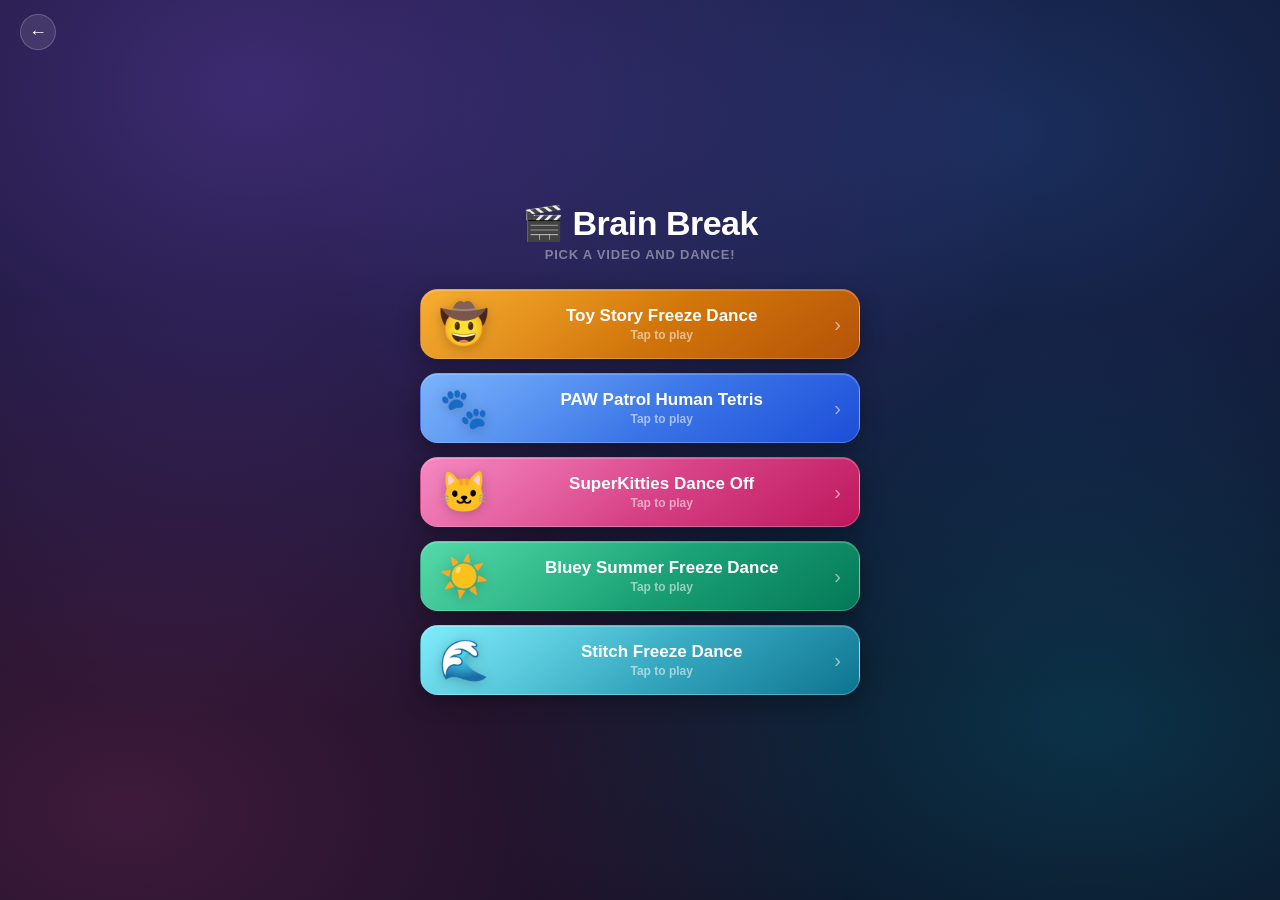
==== break.html @ e90464a8 "Brain Break: vertical centered card stack + rotate prompt between menu and player Menu now shows a c" ====
<!doctype html>
<html lang="en">
<head>
  <meta charset="utf-8" />
  <meta name="viewport" content="width=device-width, initial-scale=1, minimum-scale=1, maximum-scale=1, user-scalable=no, viewport-fit=cover" />
  <meta name="apple-mobile-web-app-capable" content="yes" />
  <meta name="apple-mobile-web-app-status-bar-style" content="black-translucent" />
  <meta name="apple-mobile-web-app-title" content="Brain Break" />
  <meta name="theme-color" content="#0d0d20" />
  <link rel="apple-touch-icon" href="rocket_book_logo.png?v=12" />
  <title>Brain Break</title>
  <style>
    :root {
      --safe-top:    max(14px, env(safe-area-inset-top));
      --safe-bottom: max(14px, env(safe-area-inset-bottom));
      --safe-left:   max(20px, env(safe-area-inset-left));
      --safe-right:  max(20px, env(safe-area-inset-right));
    }

    * { box-sizing: border-box; margin: 0; padding: 0; -webkit-tap-highlight-color: transparent; }

    html, body {
      width: 100%; height: 100%;
      background: #0d0d20;
      overflow: hidden;
      touch-action: manipulation;
      -webkit-user-select: none; user-select: none;
      font-family: -apple-system, BlinkMacSystemFont, 'SF Pro Display', 'Helvetica Neue', Arial, sans-serif;
      -webkit-font-smoothing: antialiased;
    }

    /* ── Screen system ─────────────────────────────────────────────────── */
    .screen {
      position: fixed; inset: 0;
      display: none; flex-direction: column;
      align-items: center; justify-content: center;
    }
    .screen.active { display: flex; }

    /* ═══════════════════════════════════════════════════════════════════
       MENU SCREEN — works in portrait and landscape
    ═══════════════════════════════════════════════════════════════════ */
    #menuScreen {
      background:
        radial-gradient(ellipse at 20% 10%,  rgba(139,92,246,0.38), transparent 55%),
        radial-gradient(ellipse at 80% 15%,  rgba(59,130,246,0.28), transparent 50%),
        radial-gradient(ellipse at 10% 90%,  rgba(236,72,153,0.22), transparent 45%),
        radial-gradient(ellipse at 85% 80%,  rgba(6,182,212,0.22),  transparent 40%),
        #0d0d20;
      padding: var(--safe-top) var(--safe-right) var(--safe-bottom) var(--safe-left);
      gap: 0;
    }

    .menu-back-btn {
      position: absolute;
      top: var(--safe-top); left: var(--safe-left);
      width: 36px; height: 36px;
      background: rgba(255,255,255,0.10);
      border: 1px solid rgba(255,255,255,0.20);
      border-radius: 50%; color: #fff;
      font-size: 18px; display: flex; align-items: center; justify-content: center;
      cursor: pointer;
      backdrop-filter: blur(10px); -webkit-backdrop-filter: blur(10px);
    }
    .menu-back-btn:active { background: rgba(255,255,255,0.24); transform: scale(0.92); }

    .menu-heading {
      text-align: center;
      margin-bottom: clamp(14px, 3vh, 28px);
    }
    .menu-title {
      font-size: clamp(24px, 5vw, 34px);
      font-weight: 900; color: #fff;
      letter-spacing: -0.5px; line-height: 1.1;
    }
    .menu-sub {
      font-size: 13px; font-weight: 600;
      color: rgba(255,255,255,0.42);
      text-transform: uppercase; letter-spacing: 0.06em;
      margin-top: 5px;
    }

    /* Vertical card stack, centered */
    .card-stack {
      display: flex; flex-direction: column;
      align-items: center; justify-content: center;
      gap: clamp(8px, 1.6vh, 14px);
      width: 100%; max-width: 440px;
    }

    .vid-card {
      width: 100%;
      border-radius: 18px;
      padding: 14px 18px;
      display: flex; flex-direction: row;
      align-items: center; gap: 16px;
      cursor: pointer;
      position: relative; overflow: hidden;
      border: 1px solid rgba(255,255,255,0.18);
      box-shadow: 0 6px 22px rgba(0,0,0,0.32), inset 0 1px 0 rgba(255,255,255,0.22);
      transition: transform 0.13s ease, box-shadow 0.13s ease;
    }
    .vid-card:active { transform: scale(0.96); box-shadow: 0 3px 10px rgba(0,0,0,0.28); }
    .vid-card::before {
      content: ""; position: absolute; inset: 0;
      background: linear-gradient(135deg, rgba(255,255,255,0.16) 0%, transparent 55%);
    }

    .card-icon {
      font-size: clamp(30px, 5vw, 40px);
      line-height: 1; flex-shrink: 0;
      filter: drop-shadow(0 2px 6px rgba(0,0,0,0.22));
      position: relative; z-index: 1;
    }
    .card-text {
      flex: 1; min-width: 0;
      position: relative; z-index: 1;
    }
    .card-name {
      font-size: clamp(14px, 2.5vw, 17px);
      font-weight: 800; color: #fff;
      line-height: 1.2;
    }
    .card-hint {
      font-size: 12px; font-weight: 600;
      color: rgba(255,255,255,0.55);
      margin-top: 2px;
    }
    .card-arrow {
      font-size: 20px; color: rgba(255,255,255,0.55);
      flex-shrink: 0; position: relative; z-index: 1;
    }

    /* Card colors */
    .card-0 { background: linear-gradient(145deg, #f59e0b, #b45309); }
    .card-1 { background: linear-gradient(145deg, #60a5fa, #1d4ed8); }
    .card-2 { background: linear-gradient(145deg, #f472b6, #be185d); }
    .card-3 { background: linear-gradient(145deg, #34d399, #047857); }
    .card-4 { background: linear-gradient(145deg, #67e8f9, #0e7490); }

    /* ═══════════════════════════════════════════════════════════════════
       ROTATE PROMPT SCREEN
    ═══════════════════════════════════════════════════════════════════ */
    #rotateScreen {
      background: #0d0d20;
      gap: 0;
    }

    .rotate-icon {
      font-size: 64px;
      animation: tilt 2s ease-in-out infinite;
      margin-bottom: 20px;
    }
    @keyframes tilt {
      0%,100% { transform: rotate(0deg); }
      35%,65%  { transform: rotate(90deg); }
    }
    .rotate-title {
      font-size: 26px; font-weight: 900;
      color: #fff; margin-bottom: 8px; text-align: center;
    }
    .rotate-sub {
      font-size: 15px; color: rgba(255,255,255,0.48);
      text-align: center; margin-bottom: 32px;
    }
    .rotate-play-btn {
      background: rgba(255,255,255,0.10);
      border: 1px solid rgba(255,255,255,0.24);
      border-radius: 50px;
      padding: 12px 28px;
      color: rgba(255,255,255,0.60);
      font-family: inherit; font-size: 15px; font-weight: 700;
      cursor: pointer;
    }
    .rotate-play-btn:active { background: rgba(255,255,255,0.20); }

    /* ═══════════════════════════════════════════════════════════════════
       PLAYER SCREEN
    ═══════════════════════════════════════════════════════════════════ */
    #playerScreen {
      background: #000;
      justify-content: flex-start;
    }

    #playerVideo {
      position: absolute; inset: 0;
      width: 100%; height: 100%;
      object-fit: contain;
      background: #000;
    }

    .player-top {
      position: absolute; top: 0; left: 0; right: 0; z-index: 10;
      padding: var(--safe-top) var(--safe-right) 14px var(--safe-left);
      display: flex; align-items: flex-end; justify-content: space-between;
      background: linear-gradient(180deg, rgba(0,0,0,0.68) 0%, transparent 100%);
      pointer-events: none;
    }
    .player-top > * { pointer-events: auto; }

    .player-back-btn {
      display: flex; align-items: center; gap: 7px;
      background: rgba(255,255,255,0.12);
      border: 1px solid rgba(255,255,255,0.22);
      border-radius: 50px; padding: 7px 16px 7px 11px;
      color: #fff; font-size: 14px; font-weight: 700;
      cursor: pointer; font-family: inherit;
      backdrop-filter: blur(10px); -webkit-backdrop-filter: blur(10px);
    }
    .player-back-btn:active { background: rgba(255,255,255,0.26); transform: scale(0.95); }

    .player-vid-title {
      font-size: 13px; font-weight: 700;
      color: rgba(255,255,255,0.78);
      background: rgba(0,0,0,0.32);
      border-radius: 20px; padding: 6px 14px;
      backdrop-filter: blur(8px); -webkit-backdrop-filter: blur(8px);
      max-width: 210px; white-space: nowrap;
      overflow: hidden; text-overflow: ellipsis;
    }

    /* Tap zone */
    .tap-zone {
      position: absolute; inset: 0; z-index: 5;
      display: flex; align-items: center; justify-content: center;
      cursor: pointer;
    }
    .play-btn-wrap {
      width: 80px; height: 80px;
      background: rgba(255,255,255,0.14);
      border: 2px solid rgba(255,255,255,0.44);
      border-radius: 50%;
      display: flex; align-items: center; justify-content: center;
      backdrop-filter: blur(14px); -webkit-backdrop-filter: blur(14px);
      transition: opacity 0.22s;
    }
    .play-triangle {
      width: 0; height: 0;
      border-top: 16px solid transparent;
      border-bottom: 16px solid transparent;
      border-left: 27px solid rgba(255,255,255,0.95);
      margin-left: 5px;
    }
    .pause-bars { display: flex; gap: 6px; align-items: center; }
    .pause-bar  { width: 6px; height: 26px; background: rgba(255,255,255,0.95); border-radius: 3px; }

    .tap-zone.playing .play-btn-wrap          { opacity: 0; }
    .tap-zone.playing:hover  .play-btn-wrap   { opacity: 1; }
    .tap-zone.playing:active .play-btn-wrap   { opacity: 1; }
    .tap-zone.paused .play-btn-wrap           { opacity: 1; }

    /* Spinner */
    .loading-ring {
      position: absolute; inset: 0; z-index: 4;
      display: none; align-items: center; justify-content: center;
      pointer-events: none;
    }
    .loading-ring.visible { display: flex; }
    .ring {
      width: 48px; height: 48px;
      border: 3px solid rgba(255,255,255,0.15);
      border-top-color: rgba(255,255,255,0.80);
      border-radius: 50%;
      animation: spin 0.8s linear infinite;
    }
    @keyframes spin { to { transform: rotate(360deg); } }
  </style>
</head>
<body>

  <!-- ── MENU SCREEN ─────────────────────────────────────────────────── -->
  <div class="screen active" id="menuScreen">
    <button class="menu-back-btn" id="menuHomeBtn" type="button" aria-label="Home">&#8592;</button>

    <div class="menu-heading">
      <div class="menu-title">&#x1F3AC; Brain Break</div>
      <div class="menu-sub">Pick a video and dance!</div>
    </div>

    <div class="card-stack" id="cardStack"></div>
  </div>

  <!-- ── ROTATE PROMPT SCREEN ────────────────────────────────────────── -->
  <div class="screen" id="rotateScreen">
    <div class="rotate-icon">&#x1F4F1;</div>
    <div class="rotate-title">Turn it sideways!</div>
    <div class="rotate-sub">Rotate your device to landscape<br>for the best view.</div>
    <button class="rotate-play-btn" id="rotateCancelBtn" type="button">Play anyway</button>
  </div>

  <!-- ── PLAYER SCREEN ───────────────────────────────────────────────── -->
  <div class="screen" id="playerScreen">
    <video id="playerVideo" playsinline webkit-playsinline preload="metadata"></video>

    <div class="loading-ring" id="loadingRing"><div class="ring"></div></div>

    <div class="tap-zone paused" id="tapZone">
      <div class="play-btn-wrap">
        <div class="play-triangle" id="playTriangle"></div>
        <div class="pause-bars" id="pauseBars" style="display:none">
          <div class="pause-bar"></div><div class="pause-bar"></div>
        </div>
      </div>
    </div>

    <div class="player-top">
      <button class="player-back-btn" id="playerBackBtn" type="button">
        &#8592; Videos
      </button>
      <div class="player-vid-title" id="playerVidTitle">Loading...</div>
    </div>
  </div>

  <script>
    // ── Video list ──────────────────────────────────────────────────────────
    const breakVideos = [
      { title: "Toy Story Freeze Dance",    icon: "🤠", file: "videos/toy-story-freeze-dance.mp4" },
      { title: "PAW Patrol Human Tetris",   icon: "🐾", file: "videos/paw-patrol-human-tetris.mp4" },
      { title: "SuperKitties Dance Off",    icon: "🐱", file: "videos/superkitties-dance-off.mp4" },
      { title: "Bluey Summer Freeze Dance", icon: "☀️", file: "videos/bluey-summer-freeze-dance.mp4" },
      { title: "Stitch Freeze Dance",       icon: "🌊", file: "videos/stitch-freeze-dance.mp4" },
    ];

    // ── Elements ────────────────────────────────────────────────────────────
    const menuScreen   = document.getElementById("menuScreen");
    const rotateScreen = document.getElementById("rotateScreen");
    const playerScreen = document.getElementById("playerScreen");
    const cardStack    = document.getElementById("cardStack");
    const playerVideo  = document.getElementById("playerVideo");
    const tapZone      = document.getElementById("tapZone");
    const playTriangle = document.getElementById("playTriangle");
    const pauseBars    = document.getElementById("pauseBars");
    const loadingRing  = document.getElementById("loadingRing");
    const playerVidTitle = document.getElementById("playerVidTitle");

    let pendingVideoIndex = null;

    // ── Build menu cards ────────────────────────────────────────────────────
    breakVideos.forEach((v, i) => {
      const card = document.createElement("button");
      card.type = "button";
      card.className = `vid-card card-${i}`;
      card.innerHTML = `
        <span class="card-icon">${v.icon}</span>
        <div class="card-text">
          <div class="card-name">${v.title}</div>
          <div class="card-hint">Tap to play</div>
        </div>
        <span class="card-arrow">&#8250;</span>
      `;
      card.addEventListener("click", () => onCardTap(i));
      cardStack.appendChild(card);
    });

    // ── Card tap: rotate prompt or straight to player ───────────────────────
    function isLandscape() {
      return window.matchMedia("(orientation: landscape)").matches;
    }

    function onCardTap(index) {
      pendingVideoIndex = index;
      if (isLandscape()) {
        openPlayer(index);
      } else {
        showScreen(rotateScreen);
        // Auto-advance when they rotate
        const mq = window.matchMedia("(orientation: landscape)");
        function onRotate(e) {
          if (e.matches) {
            mq.removeEventListener("change", onRotate);
            openPlayer(pendingVideoIndex);
          }
        }
        mq.addEventListener("change", onRotate);
      }
    }

    // "Play anyway" skips rotation
    document.getElementById("rotateCancelBtn").addEventListener("click", () => {
      openPlayer(pendingVideoIndex);
    });

    // ── Navigation ──────────────────────────────────────────────────────────
    document.getElementById("menuHomeBtn").addEventListener("click", () => {
      window.location.href = "index.html";
    });

    document.getElementById("playerBackBtn").addEventListener("click", () => {
      playerVideo.pause();
      playerVideo.src = "";
      showScreen(menuScreen);
    });

    function showScreen(screen) {
      [menuScreen, rotateScreen, playerScreen].forEach(s => s.classList.remove("active"));
      screen.classList.add("active");
    }

    // ── Player ──────────────────────────────────────────────────────────────
    function openPlayer(index) {
      try { screen.orientation.lock("landscape").catch(() => {}); } catch(e) {}
      const v = breakVideos[index];
      showScreen(playerScreen);
      playerVidTitle.textContent = v.title;
      setPlayState("loading");
      playerVideo.src = v.file;
      playerVideo.load();
    }

    function setPlayState(state) {
      if (state === "loading") {
        loadingRing.classList.add("visible");
        tapZone.className = "tap-zone paused";
        playTriangle.style.display = "";
        pauseBars.style.display = "none";
      } else if (state === "playing") {
        loadingRing.classList.remove("visible");
        tapZone.className = "tap-zone playing";
        playTriangle.style.display = "none";
        pauseBars.style.display = "flex";
      } else {
        loadingRing.classList.remove("visible");
        tapZone.className = "tap-zone paused";
        playTriangle.style.display = "";
        pauseBars.style.display = "none";
      }
    }

    tapZone.addEventListener("click", () => {
      if (playerVideo.paused || playerVideo.ended) {
        playerVideo.play().catch(() => {});
      } else {
        playerVideo.pause();
      }
    });

    playerVideo.addEventListener("canplay", () => {
      setPlayState("paused");
      playerVideo.play().catch(() => {});
    });
    playerVideo.addEventListener("playing", () => setPlayState("playing"));
    playerVideo.addEventListener("pause",   () => setPlayState("paused"));
    playerVideo.addEventListener("waiting", () => loadingRing.classList.add("visible"));
    playerVideo.addEventListener("ended",   () => setPlayState("paused"));
    playerVideo.addEventListener("error",   () => {
      setPlayState("paused");
      playerVidTitle.textContent = "Could not load video";
    });
  </script>
</body>
</html>
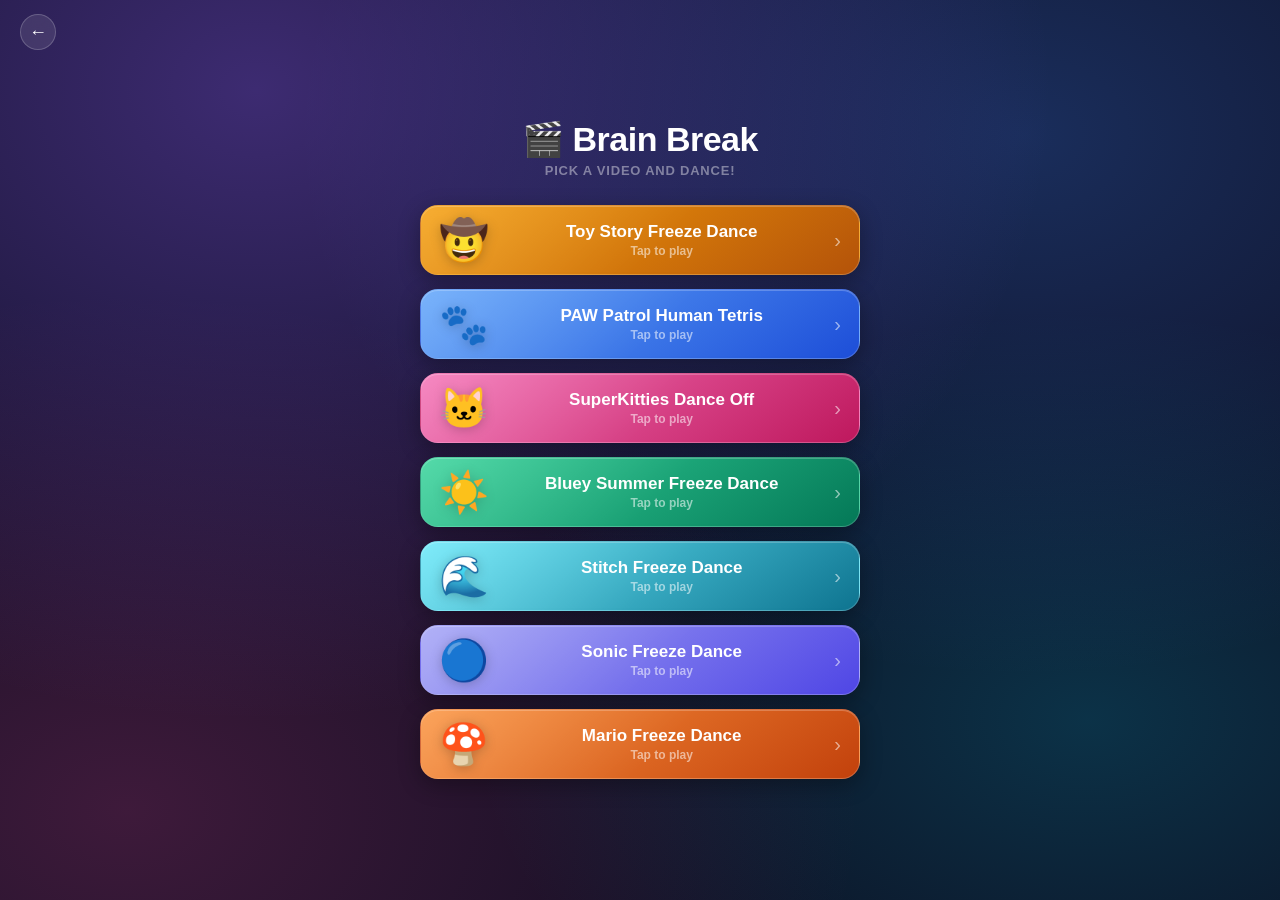
==== commit 5eeee000: "Brain Break: add Sonic and Mario freeze dance videos Co-Authored-By: Claude Sonnet 4.6 <noreply@anth" ====
--- a/break.html
+++ b/break.html
@@ -137,6 +137,8 @@
     .card-2 { background: linear-gradient(145deg, #f472b6, #be185d); }
     .card-3 { background: linear-gradient(145deg, #34d399, #047857); }
     .card-4 { background: linear-gradient(145deg, #67e8f9, #0e7490); }
+    .card-5 { background: linear-gradient(145deg, #a3a3f5, #4f46e5); }
+    .card-6 { background: linear-gradient(145deg, #fb923c, #c2410c); }
 
     /* ═══════════════════════════════════════════════════════════════════
        ROTATE PROMPT SCREEN
@@ -282,6 +284,7 @@
 
   <!-- ── ROTATE PROMPT SCREEN ────────────────────────────────────────── -->
   <div class="screen" id="rotateScreen">
+    <button class="menu-back-btn" id="rotateBackBtn" type="button" aria-label="Back to menu">&#8592;</button>
     <div class="rotate-icon">&#x1F4F1;</div>
     <div class="rotate-title">Turn it sideways!</div>
     <div class="rotate-sub">Rotate your device to landscape<br>for the best view.</div>
@@ -319,6 +322,8 @@
       { title: "SuperKitties Dance Off",    icon: "🐱", file: "videos/superkitties-dance-off.mp4" },
       { title: "Bluey Summer Freeze Dance", icon: "☀️", file: "videos/bluey-summer-freeze-dance.mp4" },
       { title: "Stitch Freeze Dance",       icon: "🌊", file: "videos/stitch-freeze-dance.mp4" },
+      { title: "Sonic Freeze Dance",        icon: "🔵", file: "videos/sonic-freeze-dance.mp4" },
+      { title: "Mario Freeze Dance",        icon: "🍄", file: "videos/mario-freeze-dance.mp4" },
     ];
 
     // ── Elements ────────────────────────────────────────────────────────────
@@ -374,6 +379,12 @@
         mq.addEventListener("change", onRotate);
       }
     }
+
+    // Back button on rotate screen returns to menu
+    document.getElementById("rotateBackBtn").addEventListener("click", () => {
+      pendingVideoIndex = null;
+      showScreen(menuScreen);
+    });
 
     // "Play anyway" skips rotation
     document.getElementById("rotateCancelBtn").addEventListener("click", () => {
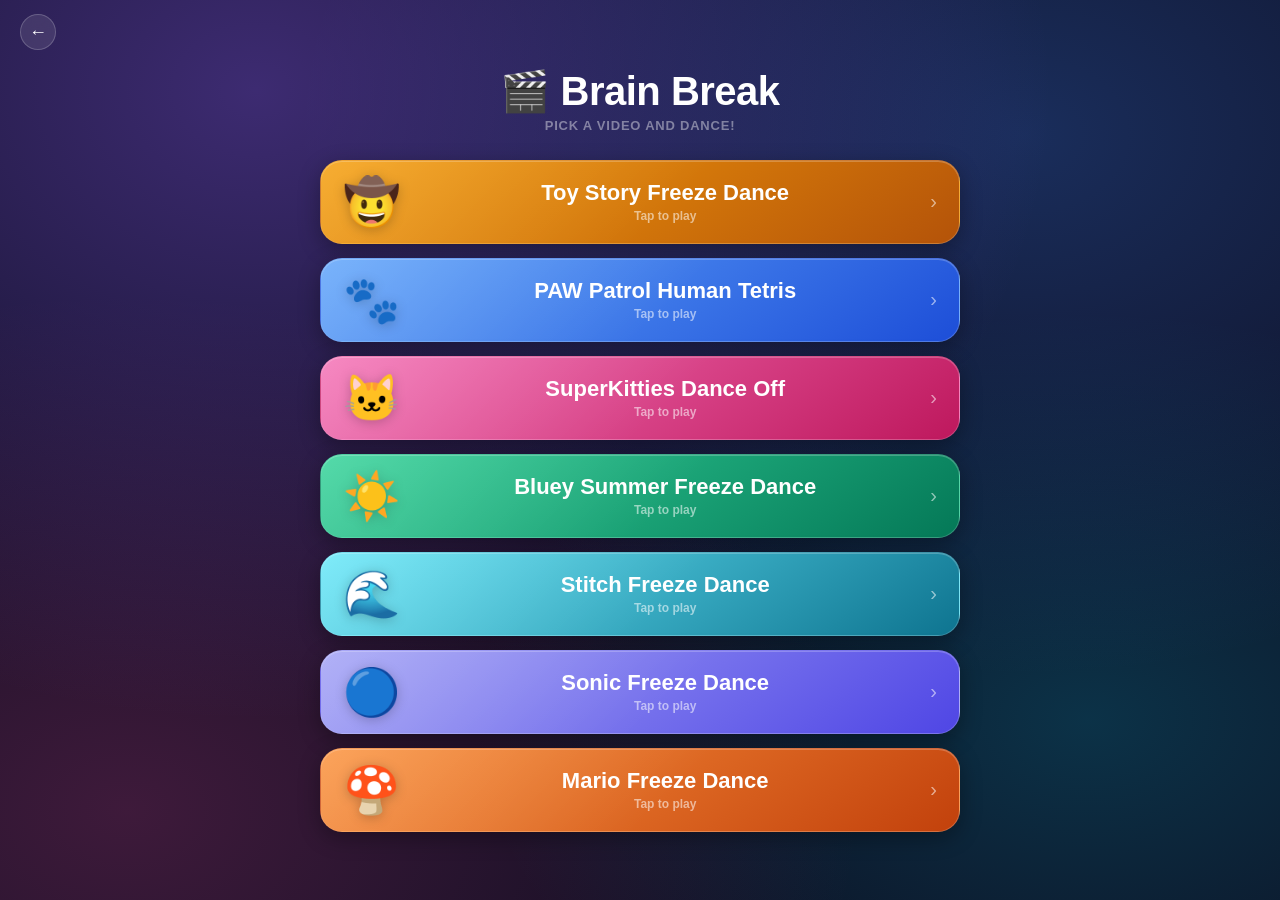
==== commit dab394b6: "All pages: iPad Pro layout optimization - 768px+: wider app card (640px), 3-column home grid, larger" ====
--- a/break.html
+++ b/break.html
@@ -224,7 +224,8 @@
     /* Tap zone */
     .tap-zone {
       position: absolute; inset: 0; z-index: 5;
-      display: flex; align-items: center; justify-content: center;
+      display: flex; align-items: flex-end; justify-content: center;
+      padding-bottom: 28px;
       cursor: pointer;
     }
     .play-btn-wrap {
@@ -267,6 +268,7 @@
     }
     @keyframes spin { to { transform: rotate(360deg); } }
   </style>
+  <link rel="stylesheet" href="mobile-fixes.css?v=20261001-ipad" />
 </head>
 <body>
 
--- a/mobile-fixes.css
+++ b/mobile-fixes.css
@@ -0,0 +1,426 @@
+:root {
+  --app-visual-height: 100dvh;
+}
+
+html,
+body {
+  min-height: var(--app-visual-height, 100dvh);
+}
+
+.celebration-img {
+  transition: opacity 0.16s ease;
+}
+
+.celebration-img.is-loading,
+.celebration-img:not([src]),
+.celebration-img[src=""] {
+  opacity: 0 !important;
+  box-shadow: none !important;
+  margin-top: 0 !important;
+  max-height: 0 !important;
+  min-height: 0 !important;
+}
+
+@media (max-width: 600px) {
+  body {
+    min-height: var(--app-visual-height, 100dvh) !important;
+    padding: max(10px, env(safe-area-inset-top)) max(10px, env(safe-area-inset-right)) max(14px, env(safe-area-inset-bottom)) max(10px, env(safe-area-inset-left)) !important;
+  }
+
+  html.browser-chrome .app {
+    width: min(100%, 430px) !important;
+    border-radius: 28px !important;
+    padding: 16px 16px 18px 16px !important;
+    overflow-y: auto !important;
+    -webkit-overflow-scrolling: touch;
+  }
+
+  html.browser-chrome .screen {
+    padding: 4px 2px 0 2px !important;
+  }
+
+  html.browser-chrome .topbar {
+    min-height: 36px !important;
+    margin-bottom: 2px !important;
+  }
+
+  html.browser-chrome .brand-logo {
+    width: min(26vw, 96px) !important;
+    max-width: 96px !important;
+    max-height: 96px !important;
+    margin-bottom: 6px !important;
+  }
+
+  html.browser-chrome .title,
+  html.browser-chrome .app-title {
+    font-size: clamp(30px, 8vw, 46px) !important;
+    line-height: 1.04 !important;
+    letter-spacing: 0 !important;
+    margin-bottom: 6px !important;
+  }
+
+  html.browser-chrome .subtitle,
+  html.browser-chrome .age-subtitle {
+    margin-bottom: 6px !important;
+  }
+
+  html.browser-chrome .small-note,
+  html.browser-chrome .selector-note {
+    line-height: 1.3 !important;
+    margin-bottom: 10px !important;
+  }
+
+  html.browser-chrome .segmented-actions,
+  html.browser-chrome .rainbow-button-row {
+    margin-top: 10px !important;
+    margin-bottom: 8px !important;
+  }
+
+  html.browser-chrome .single-home-wrap,
+  html.browser-chrome .single-btn-wrap,
+  html.browser-chrome .menu-buttons {
+    margin-top: 8px !important;
+  }
+
+  html.browser-chrome .sentence-wrap {
+    min-height: 230px !important;
+  }
+
+  html.browser-chrome .sentence {
+    font-size: clamp(30px, 7.6vw, 48px) !important;
+  }
+
+  html.browser-chrome .sentence-emoji {
+    font-size: clamp(72px, 19vw, 96px) !important;
+    margin-bottom: 12px !important;
+  }
+
+  html.browser-chrome .speaker-zone {
+    min-height: 132px !important;
+  }
+
+  html.browser-chrome .speaker-btn {
+    width: 100px !important;
+    height: 100px !important;
+  }
+}
+
+@media (max-width: 600px) and (max-height: 760px) {
+  html.browser-chrome .app {
+    min-height: auto !important;
+    height: auto !important;
+    max-height: none !important;
+  }
+
+  html.browser-chrome .brand-logo {
+    width: min(22vw, 82px) !important;
+    max-width: 82px !important;
+    max-height: 82px !important;
+  }
+
+  html.browser-chrome .title,
+  html.browser-chrome .app-title {
+    font-size: clamp(28px, 7.4vw, 40px) !important;
+  }
+
+  html.browser-chrome .small-note,
+  html.browser-chrome .selector-note {
+    font-size: 14px !important;
+  }
+
+  html.browser-chrome .sentence-wrap {
+    min-height: 210px !important;
+  }
+
+  html.browser-chrome .speaker-zone {
+    min-height: 118px !important;
+  }
+
+  html.browser-chrome .speaker-btn {
+    width: 92px !important;
+    height: 92px !important;
+  }
+
+  html.browser-chrome .game-icon,
+  html.browser-chrome .bee-icon {
+    font-size: 40px !important;
+    margin-bottom: 4px !important;
+  }
+}
+
+html.browser-chrome body {
+  align-items: flex-start !important;
+  justify-content: center !important;
+  padding-bottom: max(96px, env(safe-area-inset-bottom)) !important;
+}
+
+html.browser-chrome .app {
+  min-height: auto !important;
+  height: auto !important;
+  max-height: none !important;
+}
+
+html.browser-chrome .topbar {
+  min-height: 30px !important;
+}
+
+html.browser-chrome .brand-logo {
+  width: min(23vw, 84px) !important;
+  max-width: 84px !important;
+  max-height: 84px !important;
+}
+
+html.browser-chrome .title,
+html.browser-chrome .app-title {
+  font-size: clamp(28px, 7.4vw, 40px) !important;
+}
+
+html.standalone-app body {
+  padding-bottom: max(16px, env(safe-area-inset-bottom)) !important;
+}
+
+/* ── Global design polish (all pages) ───────────────────────── */
+
+/* Crisp font rendering */
+body {
+  -webkit-font-smoothing: antialiased;
+  -moz-osx-font-smoothing: grayscale;
+  text-rendering: optimizeLegibility;
+}
+
+/* Button feel: smoother feedback on all interactive elements */
+button {
+  -webkit-tap-highlight-color: transparent;
+}
+
+/* Standalone: give bottom action strips breathing room above home indicator */
+html.standalone-app .segmented-actions {
+  margin-bottom: max(4px, calc(env(safe-area-inset-bottom) - 18px)) !important;
+}
+
+html.standalone-app .compact-buttons {
+  padding-bottom: max(0px, calc(env(safe-area-inset-bottom) - 20px)) !important;
+}
+
+/* Standalone: prevent the app card from ending flush with home indicator */
+html.standalone-app .app {
+  margin-bottom: max(0px, calc(env(safe-area-inset-bottom) - 16px));
+}
+
+/* ═══════════════════════════════════════════════════════════════════════
+   iPad / tablet optimizations  (768 px wide and up)
+   ═══════════════════════════════════════════════════════════════════════ */
+
+@media (min-width: 768px) {
+
+  /* Body: more room around the card */
+  body {
+    padding-top:    max(24px, env(safe-area-inset-top))    !important;
+    padding-right:  max(24px, env(safe-area-inset-right))  !important;
+    padding-bottom: max(32px, env(safe-area-inset-bottom)) !important;
+    padding-left:   max(24px, env(safe-area-inset-left))   !important;
+    align-items: center !important;
+  }
+
+  /* App card: wider, more padding, softer radius */
+  .app {
+    width: min(100%, 640px) !important;
+    border-radius: 44px !important;
+    padding: 28px 32px 26px !important;
+  }
+
+  /* Brand logo */
+  .brand-logo {
+    width: min(13vw, 102px) !important;
+    max-width: 102px !important;
+    max-height: 102px !important;
+    margin-bottom: 10px !important;
+  }
+
+  /* Home screen title */
+  .app-title {
+    font-size: clamp(38px, 5vw, 52px) !important;
+    margin-bottom: 8px !important;
+  }
+
+  /* Home grid: 3 columns */
+  .game-grid {
+    max-width: 556px !important;
+    grid-template-columns: 1fr 1fr 1fr !important;
+    gap: 14px !important;
+  }
+  .game-tile {
+    padding: 22px 12px 18px !important;
+    border-radius: 26px !important;
+  }
+  .tile-icon { font-size: 38px !important; }
+  .tile-name { font-size: 14px !important; }
+  .tile-desc { font-size: 11px !important; }
+  .tile-break { grid-column: 1 / -1 !important; }
+
+  /* Game screen heading */
+  .title {
+    font-size: clamp(40px, 5.5vw, 60px) !important;
+    margin-bottom: 10px !important;
+  }
+
+  /* Fast & Fluent: sentence */
+  .sentence {
+    font-size: clamp(38px, 5vw, 66px) !important;
+  }
+  .sentence-emoji {
+    font-size: clamp(74px, 10vw, 114px) !important;
+  }
+  .timer-text {
+    font-size: 58px !important;
+  }
+  .celebration-img {
+    width: min(22vw, 158px) !important;
+    max-height: 158px !important;
+  }
+  .run-history {
+    max-width: 440px !important;
+  }
+  .report-canvas-wrap {
+    max-width: 460px !important;
+  }
+
+  /* Rainbow Reader: sight word */
+  .rainbow-word {
+    font-size: clamp(68px, 9.5vw, 118px) !important;
+  }
+
+  /* Spelling Bee: speaker and revealed word */
+  .speaker-zone {
+    min-height: 162px !important;
+  }
+  .speaker-btn {
+    width: 132px !important;
+    height: 132px !important;
+  }
+  .speaker-btn svg {
+    width: 58px !important;
+    height: 58px !important;
+  }
+  .bee-icon {
+    font-size: 64px !important;
+    margin-bottom: 6px !important;
+  }
+  .reveal-word {
+    font-size: clamp(42px, 6vw, 66px) !important;
+  }
+
+  /* Shared game controls */
+  .segmented-actions {
+    width: min(100%, 480px) !important;
+    max-width: 480px !important;
+    margin-top: 14px !important;
+  }
+  .segment-btn {
+    padding: 17px 14px !important;
+    font-size: 17px !important;
+  }
+  .result-title {
+    font-size: clamp(36px, 5.5vw, 58px) !important;
+  }
+  .result-time {
+    font-size: clamp(30px, 4.5vw, 52px) !important;
+  }
+
+  /* Brain Break: wider card stack and larger cards */
+  .card-stack {
+    max-width: 580px !important;
+  }
+  .vid-card {
+    border-radius: 22px !important;
+    padding: 18px 22px !important;
+  }
+  .card-icon {
+    font-size: clamp(34px, 4vw, 46px) !important;
+  }
+  .card-name {
+    font-size: clamp(16px, 2.2vw, 20px) !important;
+  }
+  .menu-title {
+    font-size: clamp(28px, 4.5vw, 40px) !important;
+  }
+
+  /* Portrait-lock overlay: iPads are big enough in any orientation */
+  .rotate-overlay {
+    display: none !important;
+  }
+}
+
+/* ═══════════════════════════════════════════════════════════════════════
+   iPad Pro 12.9" and larger  (1024 px wide and up)
+   ═══════════════════════════════════════════════════════════════════════ */
+
+@media (min-width: 1024px) {
+
+  .app {
+    width: min(100%, 720px) !important;
+    padding: 32px 38px 30px !important;
+  }
+
+  .brand-logo {
+    width: min(10vw, 116px) !important;
+    max-width: 116px !important;
+    max-height: 116px !important;
+  }
+
+  .app-title {
+    font-size: clamp(42px, 4.5vw, 56px) !important;
+  }
+
+  .game-grid {
+    max-width: 628px !important;
+    gap: 16px !important;
+  }
+  .game-tile {
+    padding: 26px 14px 20px !important;
+    border-radius: 28px !important;
+  }
+  .tile-icon { font-size: 44px !important; }
+  .tile-name { font-size: 15.5px !important; }
+  .tile-desc { font-size: 11.5px !important; }
+
+  .title {
+    font-size: clamp(46px, 5vw, 68px) !important;
+  }
+
+  .sentence {
+    font-size: clamp(44px, 4.5vw, 74px) !important;
+  }
+  .timer-text {
+    font-size: 68px !important;
+  }
+  .celebration-img {
+    width: min(18vw, 180px) !important;
+    max-height: 180px !important;
+  }
+
+  .rainbow-word {
+    font-size: clamp(76px, 8.5vw, 126px) !important;
+  }
+
+  .speaker-btn {
+    width: 150px !important;
+    height: 150px !important;
+  }
+  .speaker-btn svg {
+    width: 66px !important;
+    height: 66px !important;
+  }
+
+  .segmented-actions {
+    width: min(100%, 540px) !important;
+    max-width: 540px !important;
+  }
+
+  .card-stack {
+    max-width: 640px !important;
+  }
+  .card-name {
+    font-size: clamp(17px, 2vw, 22px) !important;
+  }
+}
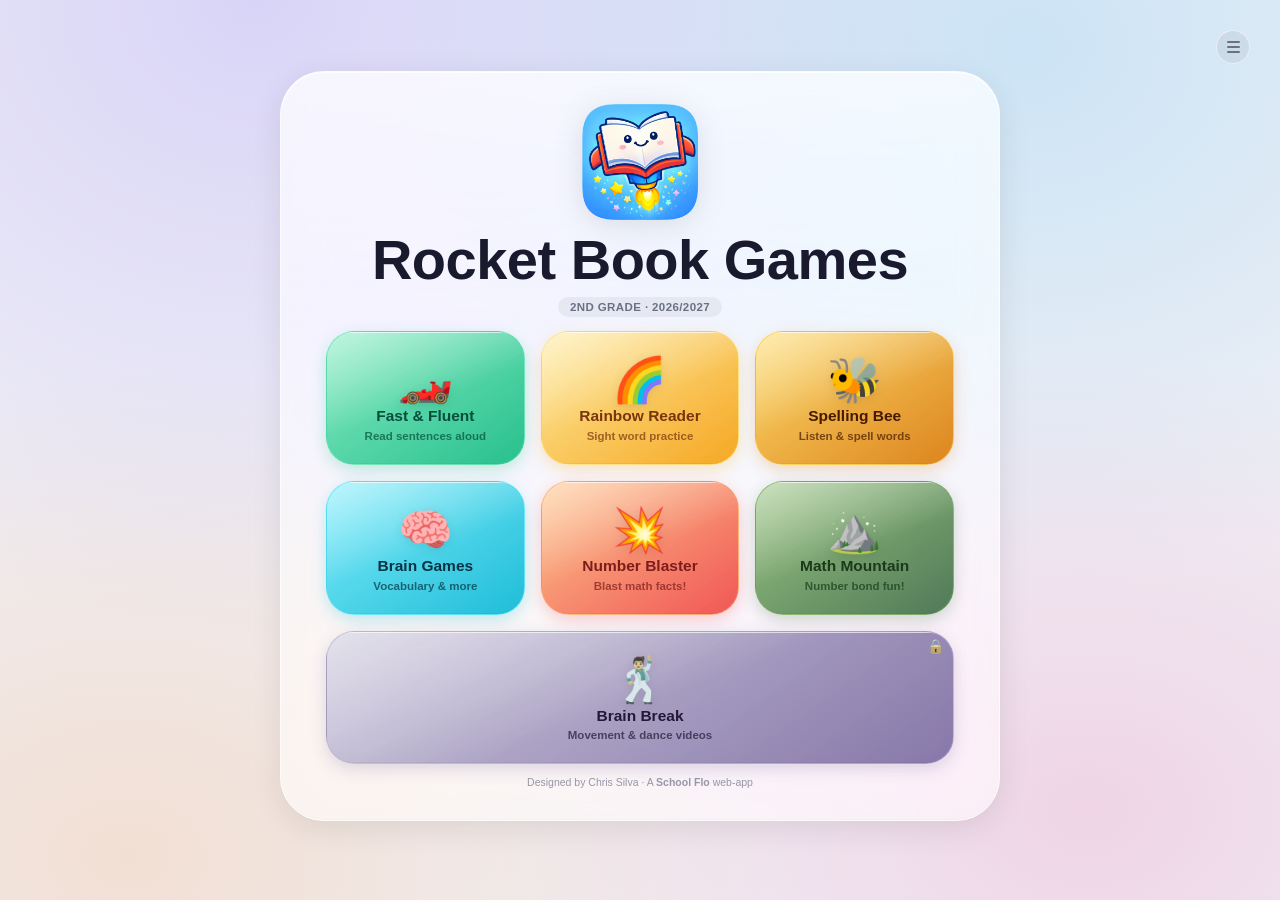
==== commit a53b6241: "Brain Break: YouTube-style player, lock gate, footer + credits - break.html: full player rewrite wit" ====
--- a/break.html
+++ b/break.html
@@ -191,68 +191,100 @@
       background: #000;
     }
 
-    .player-top {
-      position: absolute; top: 0; left: 0; right: 0; z-index: 10;
-      padding: var(--safe-top) var(--safe-right) 14px var(--safe-left);
-      display: flex; align-items: flex-end; justify-content: space-between;
-      background: linear-gradient(180deg, rgba(0,0,0,0.68) 0%, transparent 100%);
-      pointer-events: none;
-    }
-    .player-top > * { pointer-events: auto; }
-
+    /* Invisible full-screen tap area */
+    .video-tap {
+      position: absolute; inset: 0; z-index: 5; cursor: pointer;
+    }
+
+    /* Controls overlay: fades in/out */
+    .player-ui {
+      position: absolute; inset: 0; z-index: 10;
+      pointer-events: none; opacity: 0;
+      transition: opacity 0.26s ease;
+    }
+    .player-ui.visible { opacity: 1; }
+    .player-ui.visible .player-top-bar,
+    .player-ui.visible .player-btm-bar { pointer-events: auto; }
+
+    /* Top gradient bar */
+    .player-top-bar {
+      position: absolute; top: 0; left: 0; right: 0;
+      padding: max(var(--safe-top), 14px) var(--safe-right) 52px var(--safe-left);
+      background: linear-gradient(180deg, rgba(0,0,0,0.76) 0%, transparent 100%);
+      display: flex; align-items: flex-end; gap: 10px;
+    }
     .player-back-btn {
-      display: flex; align-items: center; gap: 7px;
-      background: rgba(255,255,255,0.12);
-      border: 1px solid rgba(255,255,255,0.22);
-      border-radius: 50px; padding: 7px 16px 7px 11px;
+      display: flex; align-items: center; gap: 6px;
+      background: rgba(255,255,255,0.13);
+      border: 1px solid rgba(255,255,255,0.24);
+      border-radius: 50px; padding: 7px 14px 7px 10px;
       color: #fff; font-size: 14px; font-weight: 700;
-      cursor: pointer; font-family: inherit;
+      cursor: pointer; font-family: inherit; flex-shrink: 0;
       backdrop-filter: blur(10px); -webkit-backdrop-filter: blur(10px);
-    }
-    .player-back-btn:active { background: rgba(255,255,255,0.26); transform: scale(0.95); }
-
+      transition: background 0.12s;
+    }
+    .player-back-btn:active { background: rgba(255,255,255,0.28); }
     .player-vid-title {
       font-size: 13px; font-weight: 700;
-      color: rgba(255,255,255,0.78);
-      background: rgba(0,0,0,0.32);
-      border-radius: 20px; padding: 6px 14px;
-      backdrop-filter: blur(8px); -webkit-backdrop-filter: blur(8px);
-      max-width: 210px; white-space: nowrap;
-      overflow: hidden; text-overflow: ellipsis;
-    }
-
-    /* Tap zone */
-    .tap-zone {
-      position: absolute; inset: 0; z-index: 5;
-      display: flex; align-items: flex-end; justify-content: center;
-      padding-bottom: 28px;
-      cursor: pointer;
-    }
-    .play-btn-wrap {
-      width: 80px; height: 80px;
-      background: rgba(255,255,255,0.14);
-      border: 2px solid rgba(255,255,255,0.44);
-      border-radius: 50%;
-      display: flex; align-items: center; justify-content: center;
-      backdrop-filter: blur(14px); -webkit-backdrop-filter: blur(14px);
-      transition: opacity 0.22s;
-    }
-    .play-triangle {
-      width: 0; height: 0;
-      border-top: 16px solid transparent;
-      border-bottom: 16px solid transparent;
-      border-left: 27px solid rgba(255,255,255,0.95);
-      margin-left: 5px;
-    }
-    .pause-bars { display: flex; gap: 6px; align-items: center; }
-    .pause-bar  { width: 6px; height: 26px; background: rgba(255,255,255,0.95); border-radius: 3px; }
-
-    .tap-zone.playing .play-btn-wrap          { opacity: 0; }
-    .tap-zone.playing:hover  .play-btn-wrap   { opacity: 1; }
-    .tap-zone.playing:active .play-btn-wrap   { opacity: 1; }
-    .tap-zone.paused .play-btn-wrap           { opacity: 1; }
-
-    /* Spinner */
+      color: rgba(255,255,255,0.82);
+      white-space: nowrap; overflow: hidden; text-overflow: ellipsis;
+      min-width: 0;
+    }
+
+    /* Bottom gradient bar */
+    .player-btm-bar {
+      position: absolute; bottom: 0; left: 0; right: 0;
+      padding: 52px var(--safe-right) max(var(--safe-bottom), 18px) var(--safe-left);
+      background: linear-gradient(0deg, rgba(0,0,0,0.82) 0%, transparent 100%);
+    }
+
+    /* Progress row */
+    .prog-row {
+      display: flex; align-items: center; gap: 10px;
+      margin-bottom: 14px;
+    }
+    .prog-track {
+      flex: 1; height: 4px; position: relative;
+      background: rgba(255,255,255,0.28); border-radius: 2px;
+      cursor: pointer; touch-action: none;
+      padding: 10px 0; margin: -10px 0; box-sizing: content-box;
+    }
+    .prog-fill {
+      position: absolute; top: 0; left: 0; bottom: 0;
+      background: #fff; border-radius: 2px;
+      width: 0%; pointer-events: none;
+    }
+    .prog-thumb {
+      position: absolute; top: 50%; left: 0;
+      width: 14px; height: 14px; border-radius: 50%; background: #fff;
+      transform: translate(-50%, -50%);
+      box-shadow: 0 1px 5px rgba(0,0,0,0.4); pointer-events: none;
+    }
+    .prog-time {
+      font-size: 13px; font-weight: 700; white-space: nowrap; flex-shrink: 0;
+      color: rgba(255,255,255,0.86); font-feature-settings: "tnum";
+    }
+    .prog-sep { color: rgba(255,255,255,0.44); }
+
+    /* Controls row */
+    .ctrl-row {
+      display: flex; align-items: center; justify-content: center; gap: 18px;
+    }
+    .ctrl-btn {
+      background: rgba(255,255,255,0.10);
+      border: 1px solid rgba(255,255,255,0.18);
+      border-radius: 50%; color: #fff; cursor: pointer;
+      display: flex; flex-direction: column;
+      align-items: center; justify-content: center;
+      transition: background 0.12s, transform 0.1s;
+      -webkit-tap-highlight-color: transparent;
+    }
+    .ctrl-btn:active { background: rgba(255,255,255,0.28); transform: scale(0.90); }
+    .skip-btn { width: 52px; height: 52px; gap: 1px; }
+    .skip-lbl { font-size: 10px; font-weight: 800; letter-spacing: 0.02em; line-height: 1; }
+    .pp-btn { width: 68px; height: 68px; }
+
+    /* Loading spinner */
     .loading-ring {
       position: absolute; inset: 0; z-index: 4;
       display: none; align-items: center; justify-content: center;
@@ -267,6 +299,32 @@
       animation: spin 0.8s linear infinite;
     }
     @keyframes spin { to { transform: rotate(360deg); } }
+
+    /* Video complete overlay */
+    .done-overlay {
+      display: none; position: absolute; inset: 0; z-index: 20;
+      background: rgba(0,0,0,0.84);
+      backdrop-filter: blur(8px); -webkit-backdrop-filter: blur(8px);
+      flex-direction: column; align-items: center; justify-content: center;
+      gap: 10px; text-align: center;
+      padding: max(var(--safe-top), 24px) 32px max(var(--safe-bottom), 24px);
+    }
+    .done-overlay.show { display: flex; }
+    .done-emoji { font-size: 60px; line-height: 1; }
+    .done-title { font-size: 26px; font-weight: 900; color: #fff; line-height: 1.1; }
+    .done-sub {
+      font-size: 14px; color: rgba(255,255,255,0.58);
+      max-width: 290px; line-height: 1.45; margin-top: 2px;
+    }
+    .done-back-btn {
+      margin-top: 12px;
+      background: rgba(255,255,255,0.14);
+      border: 1px solid rgba(255,255,255,0.26);
+      border-radius: 50px; padding: 13px 32px;
+      color: #fff; font-size: 17px; font-weight: 700;
+      cursor: pointer; font-family: inherit;
+    }
+    .done-back-btn:active { background: rgba(255,255,255,0.24); }
   </style>
   <link rel="stylesheet" href="mobile-fixes.css?v=20261001-ipad" />
 </head>
@@ -296,27 +354,60 @@
   <!-- ── PLAYER SCREEN ───────────────────────────────────────────────── -->
   <div class="screen" id="playerScreen">
     <video id="playerVideo" playsinline webkit-playsinline preload="metadata"></video>
-
     <div class="loading-ring" id="loadingRing"><div class="ring"></div></div>
 
-    <div class="tap-zone paused" id="tapZone">
-      <div class="play-btn-wrap">
-        <div class="play-triangle" id="playTriangle"></div>
-        <div class="pause-bars" id="pauseBars" style="display:none">
-          <div class="pause-bar"></div><div class="pause-bar"></div>
+    <div class="video-tap" id="videoTap"></div>
+
+    <div class="player-ui" id="playerUI">
+      <div class="player-top-bar">
+        <button class="player-back-btn" id="playerBackBtn" type="button">
+          <svg width="9" height="15" viewBox="0 0 9 15" fill="none"><path d="M8 1L1 7.5L8 14" stroke="white" stroke-width="2" stroke-linecap="round" stroke-linejoin="round"/></svg>
+          Videos
+        </button>
+        <div class="player-vid-title" id="playerVidTitle"></div>
+      </div>
+
+      <div class="player-btm-bar">
+        <div class="prog-row">
+          <div class="prog-track" id="progTrack">
+            <div class="prog-fill" id="progFill"></div>
+            <div class="prog-thumb" id="progThumb"></div>
+          </div>
+          <div class="prog-time">
+            <span id="timeCur">0:00</span><span class="prog-sep"> / </span><span id="timeTot">0:00</span>
+          </div>
+        </div>
+        <div class="ctrl-row">
+          <button class="ctrl-btn skip-btn" id="skipBackBtn" type="button" aria-label="Back 10 seconds">
+            <svg width="22" height="22" viewBox="0 0 24 24"><path d="M11.99 5V1l-5 5 5 5V7c3.31 0 6 2.69 6 6s-2.69 6-6 6-6-2.69-6-6h-2c0 4.42 3.58 8 8 8s8-3.58 8-8-3.58-8-8-8z" fill="white"/></svg>
+            <span class="skip-lbl">10</span>
+          </button>
+          <button class="ctrl-btn pp-btn" id="ppBtn" type="button" aria-label="Play or Pause">
+            <svg id="iconPlay" width="28" height="28" viewBox="0 0 24 24"><path d="M8 5v14l11-7z" fill="white"/></svg>
+            <svg id="iconPause" width="28" height="28" viewBox="0 0 24 24" style="display:none"><path d="M6 19h4V5H6v14zm8-14v14h4V5h-4z" fill="white"/></svg>
+          </button>
+          <button class="ctrl-btn skip-btn" id="skipFwdBtn" type="button" aria-label="Forward 10 seconds">
+            <svg width="22" height="22" viewBox="0 0 24 24"><path d="M18 13c0 3.31-2.69 6-6 6s-6-2.69-6-6 2.69-6 6-6v4l5-5-5-5v4c-4.42 0-8 3.58-8 8s3.58 8 8 8 8-3.58 8-8h-2z" fill="white"/></svg>
+            <span class="skip-lbl">10</span>
+          </button>
         </div>
       </div>
     </div>
 
-    <div class="player-top">
-      <button class="player-back-btn" id="playerBackBtn" type="button">
-        &#8592; Videos
-      </button>
-      <div class="player-vid-title" id="playerVidTitle">Loading...</div>
+    <div class="done-overlay" id="doneOverlay">
+      <div class="done-emoji">&#x1F389;</div>
+      <div class="done-title">Brain Break Complete!</div>
+      <div class="done-sub">Complete another learning game to unlock the next brain break.</div>
+      <button class="done-back-btn" id="doneDismiss" type="button">Back to Menu</button>
     </div>
   </div>
 
   <script>
+    // Bounce to home if brain break is not yet unlocked
+    if (localStorage.getItem("rocketBreakUnlocked") !== "1") {
+      window.location.replace("index.html");
+    }
+
     // ── Video list ──────────────────────────────────────────────────────────
     const breakVideos = [
       { title: "Toy Story Freeze Dance",    icon: "🤠", file: "videos/toy-story-freeze-dance.mp4" },
@@ -328,19 +419,27 @@
       { title: "Mario Freeze Dance",        icon: "🍄", file: "videos/mario-freeze-dance.mp4" },
     ];
 
-    // ── Elements ────────────────────────────────────────────────────────────
+    // ── Element refs ────────────────────────────────────────────────────────
     const menuScreen   = document.getElementById("menuScreen");
     const rotateScreen = document.getElementById("rotateScreen");
     const playerScreen = document.getElementById("playerScreen");
     const cardStack    = document.getElementById("cardStack");
     const playerVideo  = document.getElementById("playerVideo");
-    const tapZone      = document.getElementById("tapZone");
-    const playTriangle = document.getElementById("playTriangle");
-    const pauseBars    = document.getElementById("pauseBars");
     const loadingRing  = document.getElementById("loadingRing");
-    const playerVidTitle = document.getElementById("playerVidTitle");
+    const playerUI     = document.getElementById("playerUI");
+    const videoTap     = document.getElementById("videoTap");
+    const progTrack    = document.getElementById("progTrack");
+    const progFill     = document.getElementById("progFill");
+    const progThumb    = document.getElementById("progThumb");
+    const timeCur      = document.getElementById("timeCur");
+    const timeTot      = document.getElementById("timeTot");
+    const ppBtn        = document.getElementById("ppBtn");
+    const iconPlay     = document.getElementById("iconPlay");
+    const iconPause    = document.getElementById("iconPause");
+    const doneOverlay  = document.getElementById("doneOverlay");
 
     let pendingVideoIndex = null;
+    let hideTimer = null;
 
     // ── Build menu cards ────────────────────────────────────────────────────
     breakVideos.forEach((v, i) => {
@@ -359,7 +458,12 @@
       cardStack.appendChild(card);
     });
 
-    // ── Card tap: rotate prompt or straight to player ───────────────────────
+    // ── Screen navigation ───────────────────────────────────────────────────
+    function showScreen(screen) {
+      [menuScreen, rotateScreen, playerScreen].forEach(s => s.classList.remove("active"));
+      screen.classList.add("active");
+    }
+
     function isLandscape() {
       return window.matchMedia("(orientation: landscape)").matches;
     }
@@ -370,94 +474,169 @@
         openPlayer(index);
       } else {
         showScreen(rotateScreen);
-        // Auto-advance when they rotate
         const mq = window.matchMedia("(orientation: landscape)");
         function onRotate(e) {
-          if (e.matches) {
-            mq.removeEventListener("change", onRotate);
-            openPlayer(pendingVideoIndex);
-          }
+          if (e.matches) { mq.removeEventListener("change", onRotate); openPlayer(pendingVideoIndex); }
         }
         mq.addEventListener("change", onRotate);
       }
     }
 
-    // Back button on rotate screen returns to menu
     document.getElementById("rotateBackBtn").addEventListener("click", () => {
-      pendingVideoIndex = null;
-      showScreen(menuScreen);
-    });
-
-    // "Play anyway" skips rotation
+      pendingVideoIndex = null; showScreen(menuScreen);
+    });
     document.getElementById("rotateCancelBtn").addEventListener("click", () => {
       openPlayer(pendingVideoIndex);
     });
-
-    // ── Navigation ──────────────────────────────────────────────────────────
     document.getElementById("menuHomeBtn").addEventListener("click", () => {
       window.location.href = "index.html";
     });
 
-    document.getElementById("playerBackBtn").addEventListener("click", () => {
-      playerVideo.pause();
-      playerVideo.src = "";
-      showScreen(menuScreen);
-    });
-
-    function showScreen(screen) {
-      [menuScreen, rotateScreen, playerScreen].forEach(s => s.classList.remove("active"));
-      screen.classList.add("active");
-    }
-
-    // ── Player ──────────────────────────────────────────────────────────────
+    // ── Open player ─────────────────────────────────────────────────────────
     function openPlayer(index) {
       try { screen.orientation.lock("landscape").catch(() => {}); } catch(e) {}
       const v = breakVideos[index];
       showScreen(playerScreen);
-      playerVidTitle.textContent = v.title;
-      setPlayState("loading");
+      document.getElementById("playerVidTitle").textContent = v.title;
+      doneOverlay.classList.remove("show");
+      loadingRing.classList.add("visible");
+      playerUI.classList.remove("visible");
+      timeCur.textContent = "0:00";
+      timeTot.textContent = "0:00";
+      progFill.style.width = "0%";
+      progThumb.style.left = "0%";
       playerVideo.src = v.file;
       playerVideo.load();
     }
 
-    function setPlayState(state) {
-      if (state === "loading") {
-        loadingRing.classList.add("visible");
-        tapZone.className = "tap-zone paused";
-        playTriangle.style.display = "";
-        pauseBars.style.display = "none";
-      } else if (state === "playing") {
-        loadingRing.classList.remove("visible");
-        tapZone.className = "tap-zone playing";
-        playTriangle.style.display = "none";
-        pauseBars.style.display = "flex";
+    document.getElementById("playerBackBtn").addEventListener("click", () => {
+      clearTimeout(hideTimer);
+      playerVideo.pause();
+      playerVideo.src = "";
+      showScreen(menuScreen);
+    });
+
+    // ── Controls auto-hide ──────────────────────────────────────────────────
+    function showUI(autoHide) {
+      playerUI.classList.add("visible");
+      clearTimeout(hideTimer);
+      if (autoHide && !playerVideo.paused && !playerVideo.ended) {
+        hideTimer = setTimeout(() => playerUI.classList.remove("visible"), 3200);
+      }
+    }
+
+    // ── Tap zone ────────────────────────────────────────────────────────────
+    videoTap.addEventListener("click", () => {
+      if (!playerUI.classList.contains("visible")) {
+        showUI(!playerVideo.paused);
       } else {
-        loadingRing.classList.remove("visible");
-        tapZone.className = "tap-zone paused";
-        playTriangle.style.display = "";
-        pauseBars.style.display = "none";
+        togglePlay();
       }
-    }
-
-    tapZone.addEventListener("click", () => {
+    });
+
+    function togglePlay() {
       if (playerVideo.paused || playerVideo.ended) {
         playerVideo.play().catch(() => {});
       } else {
         playerVideo.pause();
       }
-    });
-
+    }
+
+    // ── Play/Pause button ───────────────────────────────────────────────────
+    ppBtn.addEventListener("click", e => {
+      e.stopPropagation(); togglePlay(); showUI(true);
+    });
+
+    function updatePPIcon() {
+      const playing = !playerVideo.paused && !playerVideo.ended;
+      iconPlay.style.display  = playing ? "none" : "";
+      iconPause.style.display = playing ? "" : "none";
+    }
+
+    // ── Skip buttons ────────────────────────────────────────────────────────
+    document.getElementById("skipBackBtn").addEventListener("click", e => {
+      e.stopPropagation();
+      playerVideo.currentTime = Math.max(0, playerVideo.currentTime - 10);
+      showUI(true);
+    });
+    document.getElementById("skipFwdBtn").addEventListener("click", e => {
+      e.stopPropagation();
+      const dur = playerVideo.duration;
+      playerVideo.currentTime = Math.min(isFinite(dur) ? dur : 0, playerVideo.currentTime + 10);
+      showUI(true);
+    });
+
+    // ── Progress bar ────────────────────────────────────────────────────────
+    function fmtTime(s) {
+      if (!isFinite(s) || s < 0) return "0:00";
+      return Math.floor(s / 60) + ":" + String(Math.floor(s % 60)).padStart(2, "0");
+    }
+
+    function syncProgress() {
+      const dur = playerVideo.duration;
+      if (!dur || !isFinite(dur)) return;
+      const pct = (playerVideo.currentTime / dur) * 100;
+      progFill.style.width = pct + "%";
+      progThumb.style.left = pct + "%";
+      timeCur.textContent = fmtTime(playerVideo.currentTime);
+    }
+
+    function seekFromPointer(e) {
+      const rect = progTrack.getBoundingClientRect();
+      const x = ((e.touches ? e.touches[0].clientX : e.clientX) - rect.left) / rect.width;
+      const dur = playerVideo.duration;
+      if (dur && isFinite(dur)) {
+        playerVideo.currentTime = Math.min(1, Math.max(0, x)) * dur;
+      }
+      syncProgress();
+    }
+
+    let scrubbing = false;
+    progTrack.addEventListener("mousedown",  e => { scrubbing = true; seekFromPointer(e); });
+    progTrack.addEventListener("touchstart", e => { scrubbing = true; seekFromPointer(e); showUI(false); }, { passive: true });
+    document.addEventListener("mousemove",  e => { if (scrubbing) seekFromPointer(e); });
+    document.addEventListener("touchmove",  e => { if (scrubbing) seekFromPointer(e); }, { passive: true });
+    document.addEventListener("mouseup",    () => { scrubbing = false; });
+    document.addEventListener("touchend",   () => { scrubbing = false; });
+
+    // ── Video events ────────────────────────────────────────────────────────
+    playerVideo.addEventListener("loadedmetadata", () => {
+      timeTot.textContent = fmtTime(playerVideo.duration);
+    });
     playerVideo.addEventListener("canplay", () => {
-      setPlayState("paused");
+      loadingRing.classList.remove("visible");
+      syncProgress();
       playerVideo.play().catch(() => {});
     });
-    playerVideo.addEventListener("playing", () => setPlayState("playing"));
-    playerVideo.addEventListener("pause",   () => setPlayState("paused"));
+    playerVideo.addEventListener("playing", () => {
+      updatePPIcon();
+      showUI(true);
+      loadingRing.classList.remove("visible");
+    });
+    playerVideo.addEventListener("pause", () => {
+      updatePPIcon();
+      clearTimeout(hideTimer);
+      playerUI.classList.add("visible");
+    });
     playerVideo.addEventListener("waiting", () => loadingRing.classList.add("visible"));
-    playerVideo.addEventListener("ended",   () => setPlayState("paused"));
-    playerVideo.addEventListener("error",   () => {
-      setPlayState("paused");
-      playerVidTitle.textContent = "Could not load video";
+    playerVideo.addEventListener("timeupdate", syncProgress);
+    playerVideo.addEventListener("ended", () => {
+      updatePPIcon();
+      clearTimeout(hideTimer);
+      playerUI.classList.remove("visible");
+      localStorage.removeItem("rocketBreakUnlocked");
+      doneOverlay.classList.add("show");
+    });
+    playerVideo.addEventListener("error", () => {
+      loadingRing.classList.remove("visible");
+      document.getElementById("playerVidTitle").textContent = "Could not load video";
+    });
+
+    document.getElementById("doneDismiss").addEventListener("click", () => {
+      doneOverlay.classList.remove("show");
+      playerVideo.pause();
+      playerVideo.src = "";
+      showScreen(menuScreen);
     });
   </script>
 </body>
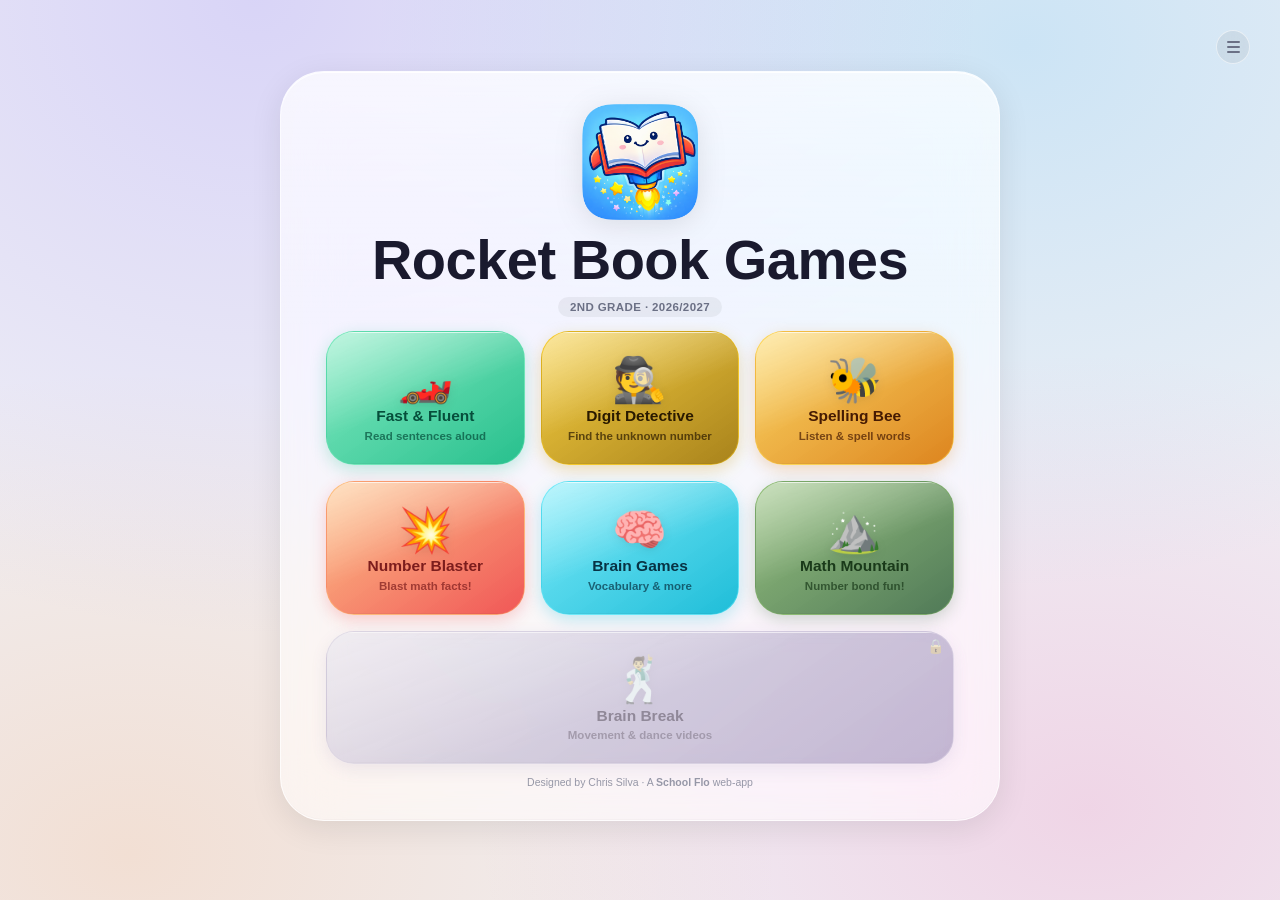
==== commit 68f44f1c: "Fix black status bar: switch all pages to default status bar style black-translucent forced a solid " ====
--- a/break.html
+++ b/break.html
@@ -4,7 +4,7 @@
   <meta charset="utf-8" />
   <meta name="viewport" content="width=device-width, initial-scale=1, minimum-scale=1, maximum-scale=1, user-scalable=no, viewport-fit=cover" />
   <meta name="apple-mobile-web-app-capable" content="yes" />
-  <meta name="apple-mobile-web-app-status-bar-style" content="black-translucent" />
+  <meta name="apple-mobile-web-app-status-bar-style" content="default" />
   <meta name="apple-mobile-web-app-title" content="Brain Break" />
   <meta name="theme-color" content="#0d0d20" />
   <link rel="apple-touch-icon" href="rocket_book_logo.png?v=12" />
--- a/mobile-fixes.css
+++ b/mobile-fixes.css
@@ -349,6 +349,39 @@
   .rotate-overlay {
     display: none !important;
   }
+
+  /* Brain Games: menu tiles and game cards */
+  .menu-grid  { max-width: 440px !important; }
+  .menu-tile  { padding: 16px 18px !important; }
+  .menu-tile .tile-icon  { font-size: 32px !important; }
+  .menu-tile .tile-title { font-size: 18px !important; }
+  .menu-tile .tile-desc  { font-size: 13px !important; }
+  .game-card  { max-width: 460px !important; }
+  .game-word  { font-size: clamp(44px, 6vw, 72px) !important; }
+  .game-definition { font-size: 20px !important; }
+  .choices    { max-width: 440px !important; }
+  .choice-btn { font-size: 20px !important; padding: 18px 20px !important; }
+  .hf-word    { font-size: clamp(64px, 9vw, 108px) !important; }
+  .hf-zone    { min-height: 170px !important; }
+
+  /* Math Mountain: SVG, equation rows, numpad */
+  .mountain-wrap svg { max-width: 400px !important; }
+  .v-row, #rowSum    { width: min(240px, 94%) !important; }
+  .v-line            { width: min(240px, 94%) !important; }
+  .v-num             { font-size: clamp(60px, 7.5vw, 94px) !important; }
+  .numpad-wrap       { max-height: 360px !important; }
+
+  /* Number Blaster + Math Mountain shared numpad keys */
+  .problem-text { font-size: clamp(50px, 7vw, 88px) !important; }
+  .nk           { font-size: clamp(24px, 3.2vw, 36px) !important; }
+
+  /* Digit Detective: fullscreen game (not inside .app) */
+  .home-title   { font-size: clamp(38px, 5vw, 54px) !important; }
+  .home-sub     { font-size: 18px !important; max-width: 380px !important; margin-bottom: 36px !important; }
+  .case-card    { max-width: 460px !important; }
+  .finish-title { font-size: clamp(32px, 4.5vw, 50px) !important; }
+  .case-report  { max-width: 460px !important; }
+  .ari-finish   { width: min(260px, 30vw) !important; }
 }
 
 /* ═══════════════════════════════════════════════════════════════════════
@@ -423,4 +456,29 @@
   .card-name {
     font-size: clamp(17px, 2vw, 22px) !important;
   }
-}
+
+  /* Brain Games */
+  .menu-grid  { max-width: 500px !important; }
+  .game-card  { max-width: 520px !important; }
+  .game-word  { font-size: clamp(50px, 5.5vw, 82px) !important; }
+  .choices    { max-width: 500px !important; }
+  .hf-word    { font-size: clamp(72px, 8vw, 120px) !important; }
+
+  /* Math Mountain */
+  .mountain-wrap svg { max-width: 460px !important; }
+  .v-row, #rowSum    { width: min(270px, 94%) !important; }
+  .v-line            { width: min(270px, 94%) !important; }
+  .v-num             { font-size: clamp(68px, 6.5vw, 108px) !important; }
+
+  /* Number Blaster */
+  .problem-text { font-size: clamp(58px, 6vw, 100px) !important; }
+  .nk           { font-size: clamp(26px, 2.8vw, 40px) !important; }
+
+  /* Digit Detective */
+  .home-title   { font-size: clamp(44px, 4.5vw, 62px) !important; }
+  .home-sub     { font-size: 20px !important; max-width: 440px !important; }
+  .case-card    { max-width: 520px !important; }
+  .finish-title { font-size: clamp(36px, 4vw, 56px) !important; }
+  .case-report  { max-width: 520px !important; }
+  .ari-finish   { width: min(290px, 28vw) !important; }
+}
